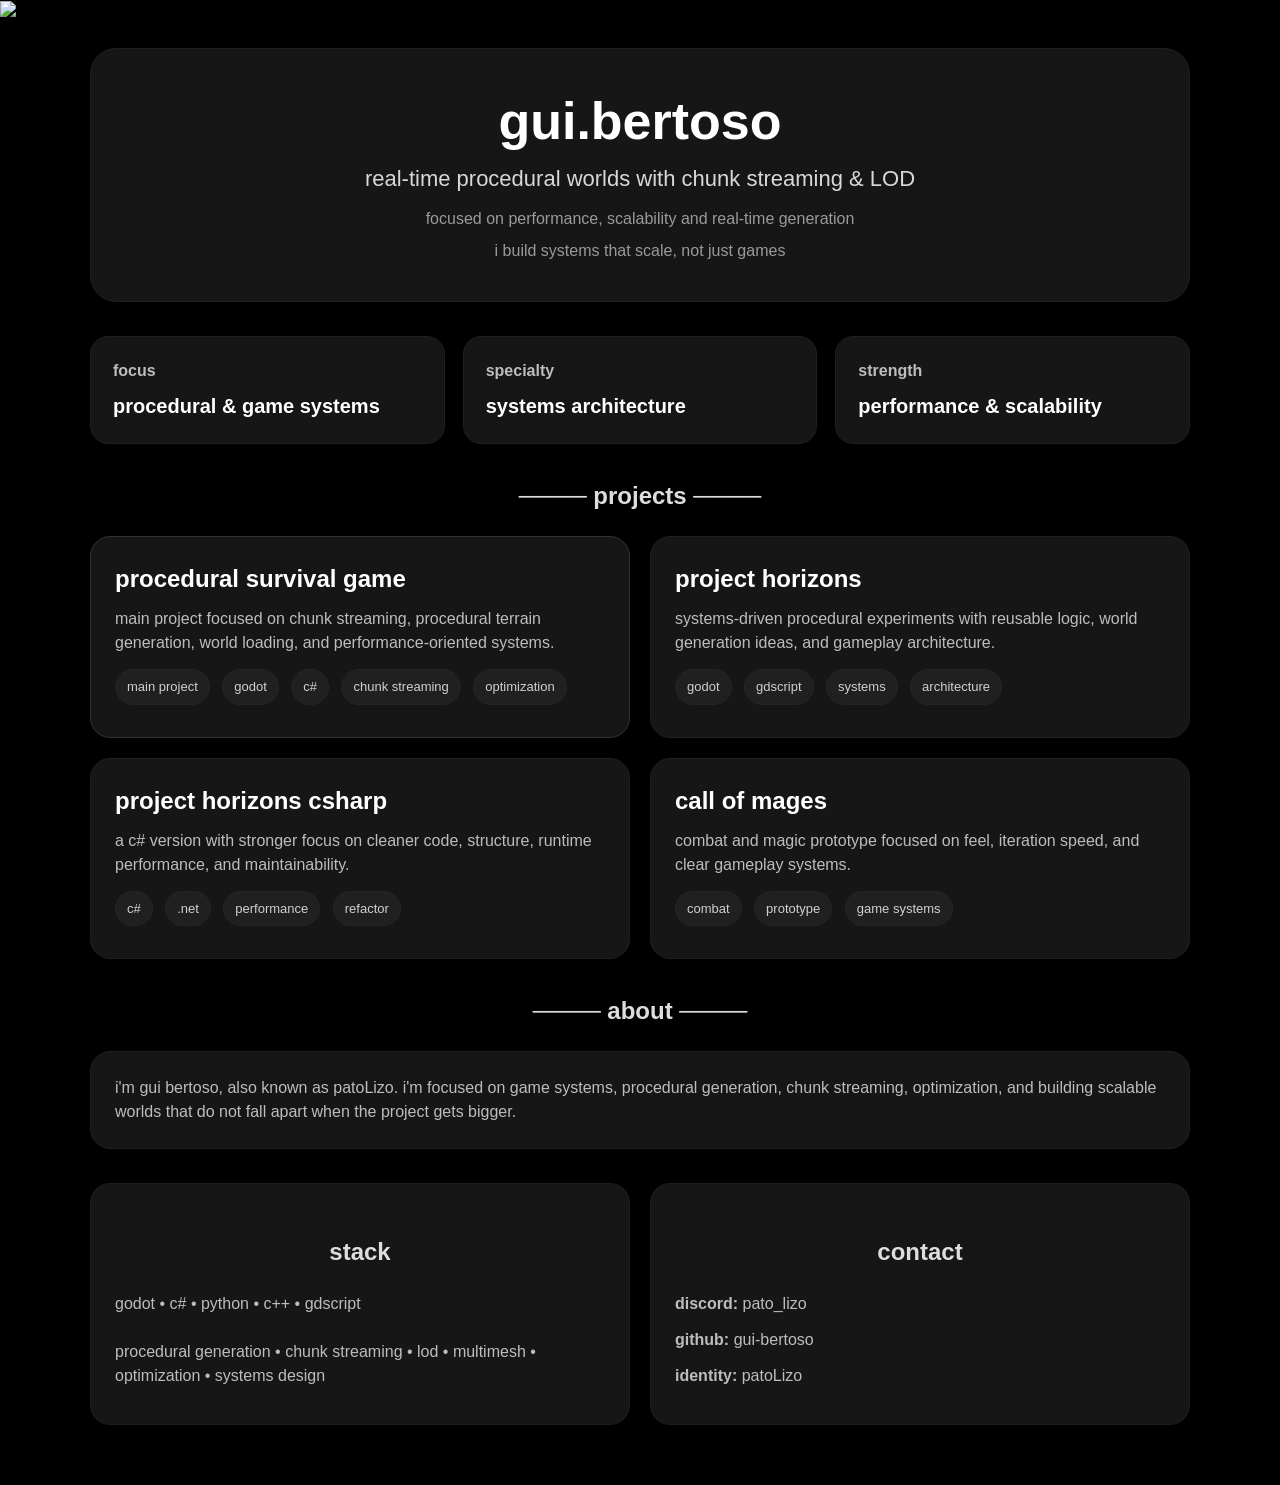
==== index.html @ 70e44152 "feat: update index.html" ====
<!DOCTYPE html>
<html lang="pt-BR">
    <head>
        <img src="assets/gifs/world.gif" class="gif">
        <link rel="stylesheet" href="style.css">
        <meta charset="UTF-8" />
        <meta name="viewport" content="width=device-width, initial-scale=1.0" />
        <title>gui.bertoso | portfolio</title>
    </head>
    <body>
        <div class="container">
        <header class="hero">
            <div class="duck"></div>
            <h1>gui.bertoso</h1>
            <p class="subtitle">real-time procedural worlds with chunk streaming & LOD</p>
            <p class="small-text">focused on performance, scalability and real-time generation</p>
            <p class="small-text">i build systems that scale, not just games</p>
        </header>

        <section class="stats-grid">
        <div class="stat-box">
            <h3>focus</h3>
            <p>procedural & game systems</p>
        </div>
        <div class="stat-box">
            <h3>specialty</h3>
            <p>systems architecture</p>
        </div>
        <div class="stat-box">
            <h3>strength</h3>
            <p>performance & scalability</p>
        </div>
        </section>

        <section id="projects">
        <h2 class="section-title">──── projects ────</h2>
        <div class="projects-grid">
            <div class="project main-project">
            <h2>procedural survival game</h2>
            <p>main project focused on chunk streaming, procedural terrain generation, world loading, and performance-oriented systems.</p>
            <span class="tag">main project</span>
            <span class="tag">godot</span>
            <span class="tag">c#</span>
            <span class="tag">chunk streaming</span>
            <span class="tag">optimization</span>
            </div>

            <div class="project">
            <h2>project horizons</h2>
            <p>systems-driven procedural experiments with reusable logic, world generation ideas, and gameplay architecture.</p>
            <span class="tag">godot</span>
            <span class="tag">gdscript</span>
            <span class="tag">systems</span>
            <span class="tag">architecture</span>
            </div>

            <div class="project">
            <h2>project horizons csharp</h2>
            <p>a c# version with stronger focus on cleaner code, structure, runtime performance, and maintainability.</p>
            <span class="tag">c#</span>
            <span class="tag">.net</span>
            <span class="tag">performance</span>
            <span class="tag">refactor</span>
            </div>

            <div class="project">
            <h2>call of mages</h2>
            <p>combat and magic prototype focused on feel, iteration speed, and clear gameplay systems.</p>
            <span class="tag">combat</span>
            <span class="tag">prototype</span>
            <span class="tag">game systems</span>
            </div>
        </div>
        </section>

        <section id="about">
        <h2 class="section-title">──── about ────</h2>
        <div class="about-box">
            <p>
            i'm gui bertoso, also known as patoLizo. i'm focused on game systems, procedural generation,
            chunk streaming, optimization, and building scalable worlds that do not fall apart when the project gets bigger.
            </p>
        </div>
        </section>

        <section class="bottom-grid">
        <div id="stack" class="stack-box">
            <h2 class="section-title">stack</h2>
            <p>
            godot • c# • python • c++ • gdscript<br><br>
            procedural generation • chunk streaming • lod • multimesh • optimization • systems design
            </p>
        </div>

        <div id="contact" class="contact-box">
            <h2 class="section-title">contact</h2>
            <p class="contact-line"><b>discord:</b> pato_lizo</p>
            <p class="contact-line"><b>github:</b> gui-bertoso</p>
            <p class="contact-line"><b>identity:</b> patoLizo</p>
        </div>
        </section>
        </div>
    </body>
</html>
---- style.css ----
* {
    margin: 0;
    padding: 0;
    box-sizing: border-box;
}

html {
    scroll-behavior: smooth;
}

body {
    background: #000000;
    color: #ffffff;
    font-family: Arial, Helvetica, sans-serif;
    line-height: 1.5;
}

a {
    color: inherit;
    text-decoration: none;
}

.container {
    width: 90%;
    max-width: 1100px;
    margin: 0 auto;
    padding: 24px 0 40px 0;
}

.navbar {
    width: 100%;
    border: 1px solid #1f1f1f;
    background: #0b0b0b;
    border-radius: 18px;
    padding: 16px 20px;
    margin-bottom: 24px;
}

.nav-content {
    display: flex;
    justify-content: space-between;
    align-items: center;
    gap: 16px;
    flex-wrap: wrap;
}

.logo {
    font-size: 20px;
    font-weight: bold;
}

.nav-links {
    display: flex;
    gap: 18px;
    flex-wrap: wrap;
    color: #bdbdbd;
}

.nav-links a:hover {
    color: #ffffff;
}

.hero {
    width: 100%;
    min-height: auto;
    border: 1px solid #1f1f1f;
    background: #161616;
    border-radius: 26px;
    text-align: center;
    padding: 30px 24px;
    margin-bottom: 34px;
}

.duck {
    font-size: 72px;
    margin-bottom: 14px;
}

h1 {
    font-size: 52px;
    margin-bottom: 12px;
    line-height: 1.1;
}

.subtitle {
    font-size: 22px;
    color: #d8d8d8;
    margin-bottom: 12px;
}

.small-text {
    font-size: 16px;
    color: #9a9a9a;
    margin-bottom: 8px;
}

.stats-grid {
    display: grid;
    grid-template-columns: repeat(3, 1fr);
    gap: 18px;
    margin-bottom: 34px;
}

.stat-box {
    background: #161616;
    border: 1px solid #1f1f1f;
    border-radius: 18px;
    padding: 22px;
}

.stat-box h3 {
    font-size: 16px;
    color: #bdbdbd;
    margin-bottom: 8px;
}

.stat-box p {
    font-size: 20px;
    font-weight: bold;
}

.section-title {
    text-align: center;
    font-size: 24px;
    margin-top: 26px;
    margin-bottom: 22px;
    color: #dddddd;
}

.projects-grid {
    display: grid;
    grid-template-columns: 1fr 1fr;
    gap: 20px;
    margin-bottom: 34px;
}

.project {
    width: 100%;
    background: #161616;
    border: 1px solid #1f1f1f;
    border-radius: 20px;
    padding: 24px;
}

.project.main-project {
    border: 1px solid #313131;
}

.project h2 {
    font-size: 24px;
    margin-bottom: 10px;
}

.project p {
    color: #bdbdbd;
    margin-bottom: 14px;
}

.tag {
    display: inline-block;
    background: #202020;
    border: 1px solid #252525;
    color: #d0d0d0;
    padding: 7px 11px;
    border-radius: 999px;
    font-size: 13px;
    margin-right: 8px;
    margin-bottom: 8px;
}

.about-box,
.stack-box,
.contact-box {
    background: #161616;
    border: 1px solid #1f1f1f;
    border-radius: 20px;
    padding: 24px;
}

.about-box {
    margin-bottom: 34px;
}

.about-box p,
.stack-box p,
.contact-box p {
    color: #bdbdbd;
    font-size: 16px;
}

.bottom-grid {
    display: grid;
    grid-template-columns: 1fr 1fr;
    gap: 20px;
    margin-bottom: 20px;
}

.contact-line {
    margin-bottom: 12px;
}

.footer {
    text-align: center;
    color: #7d7d7d;
    margin-top: 12px;
    padding-bottom: 10px;
    font-size: 15px;
}

@media (max-width: 900px) {
    h1 {
    font-size: 38px;
    }

    .subtitle {
    font-size: 18px;
    }

    .stats-grid,
    .projects-grid,
    .bottom-grid {
    grid-template-columns: 1fr;
    }
}

@media (max-width: 520px) {
    .container {
    width: 92%;
    }

    .hero {
    padding: 42px 18px;
    }

    h1 {
    font-size: 32px;
    }

    .duck {
    font-size: 58px;
    }

    .nav-content {
    justify-content: center;
    }
}
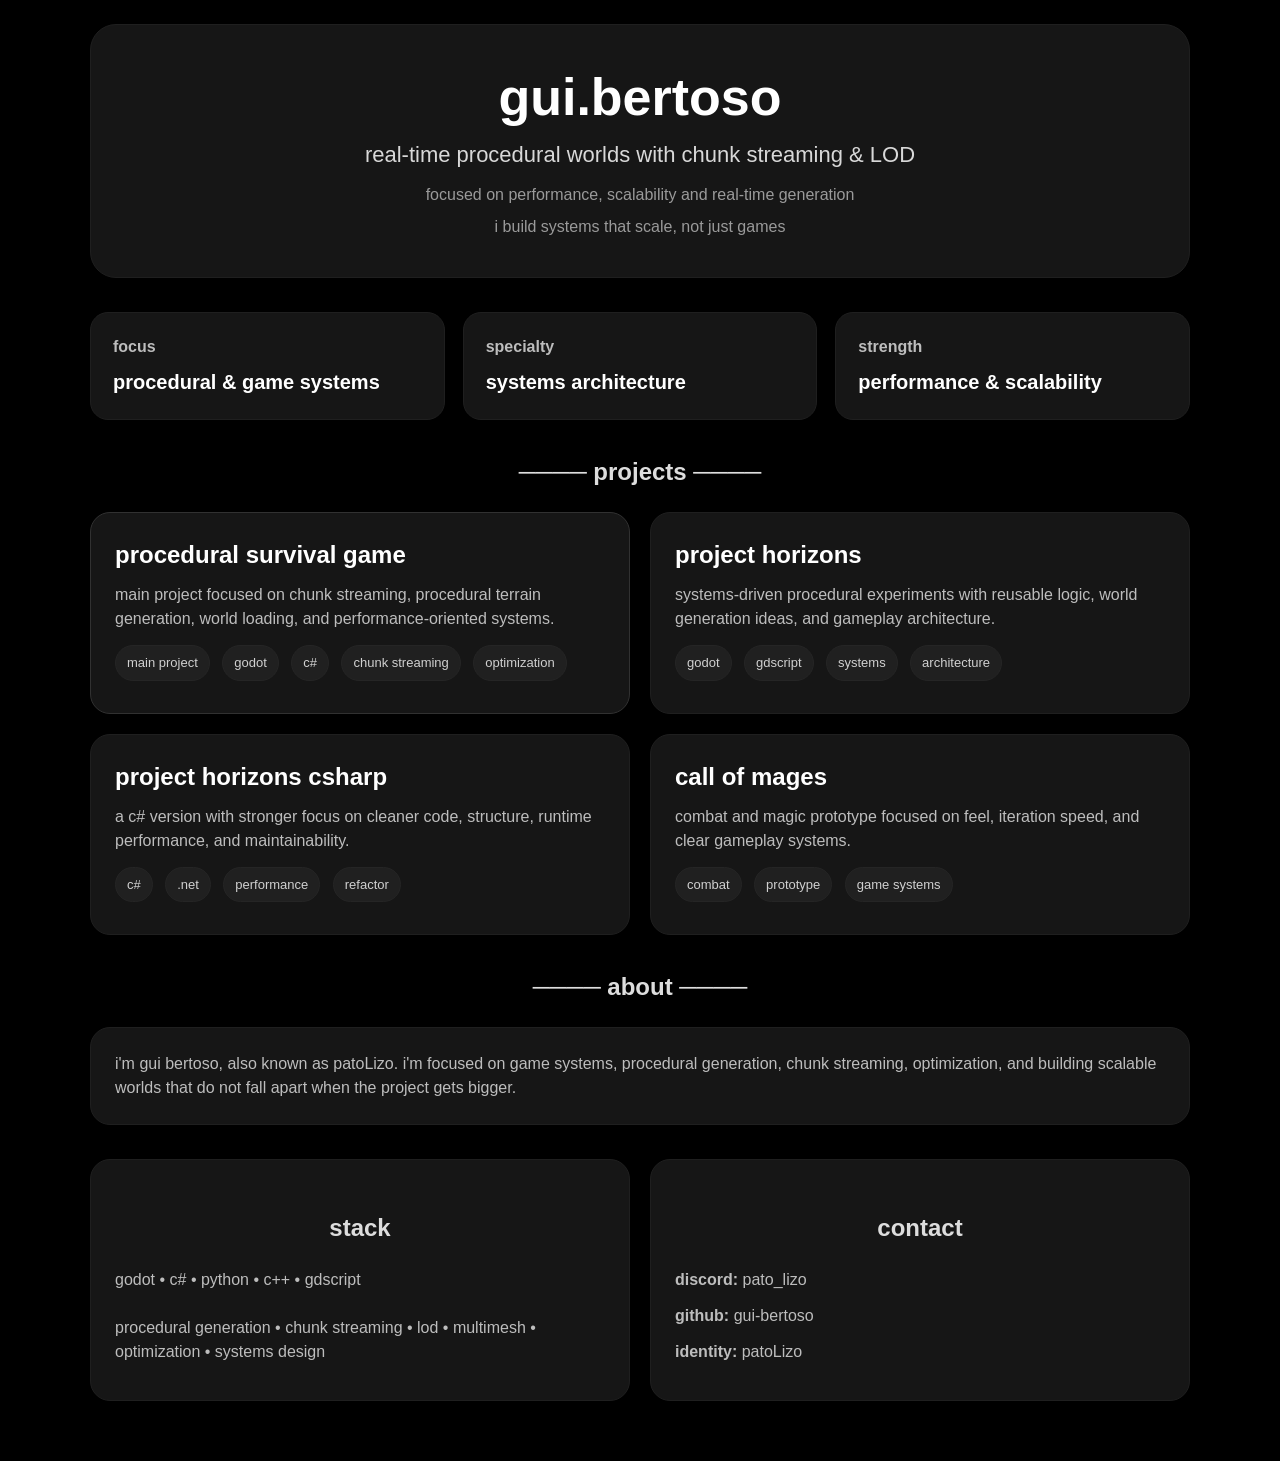
==== commit 4a690a4d: "Remove world.gif image from index.html Removed the image tag for the world.gif." ====
--- a/index.html
+++ b/index.html
@@ -1,7 +1,6 @@
 <!DOCTYPE html>
 <html lang="pt-BR">
     <head>
-        <img src="assets/gifs/world.gif" class="gif">
         <link rel="stylesheet" href="style.css">
         <meta charset="UTF-8" />
         <meta name="viewport" content="width=device-width, initial-scale=1.0" />
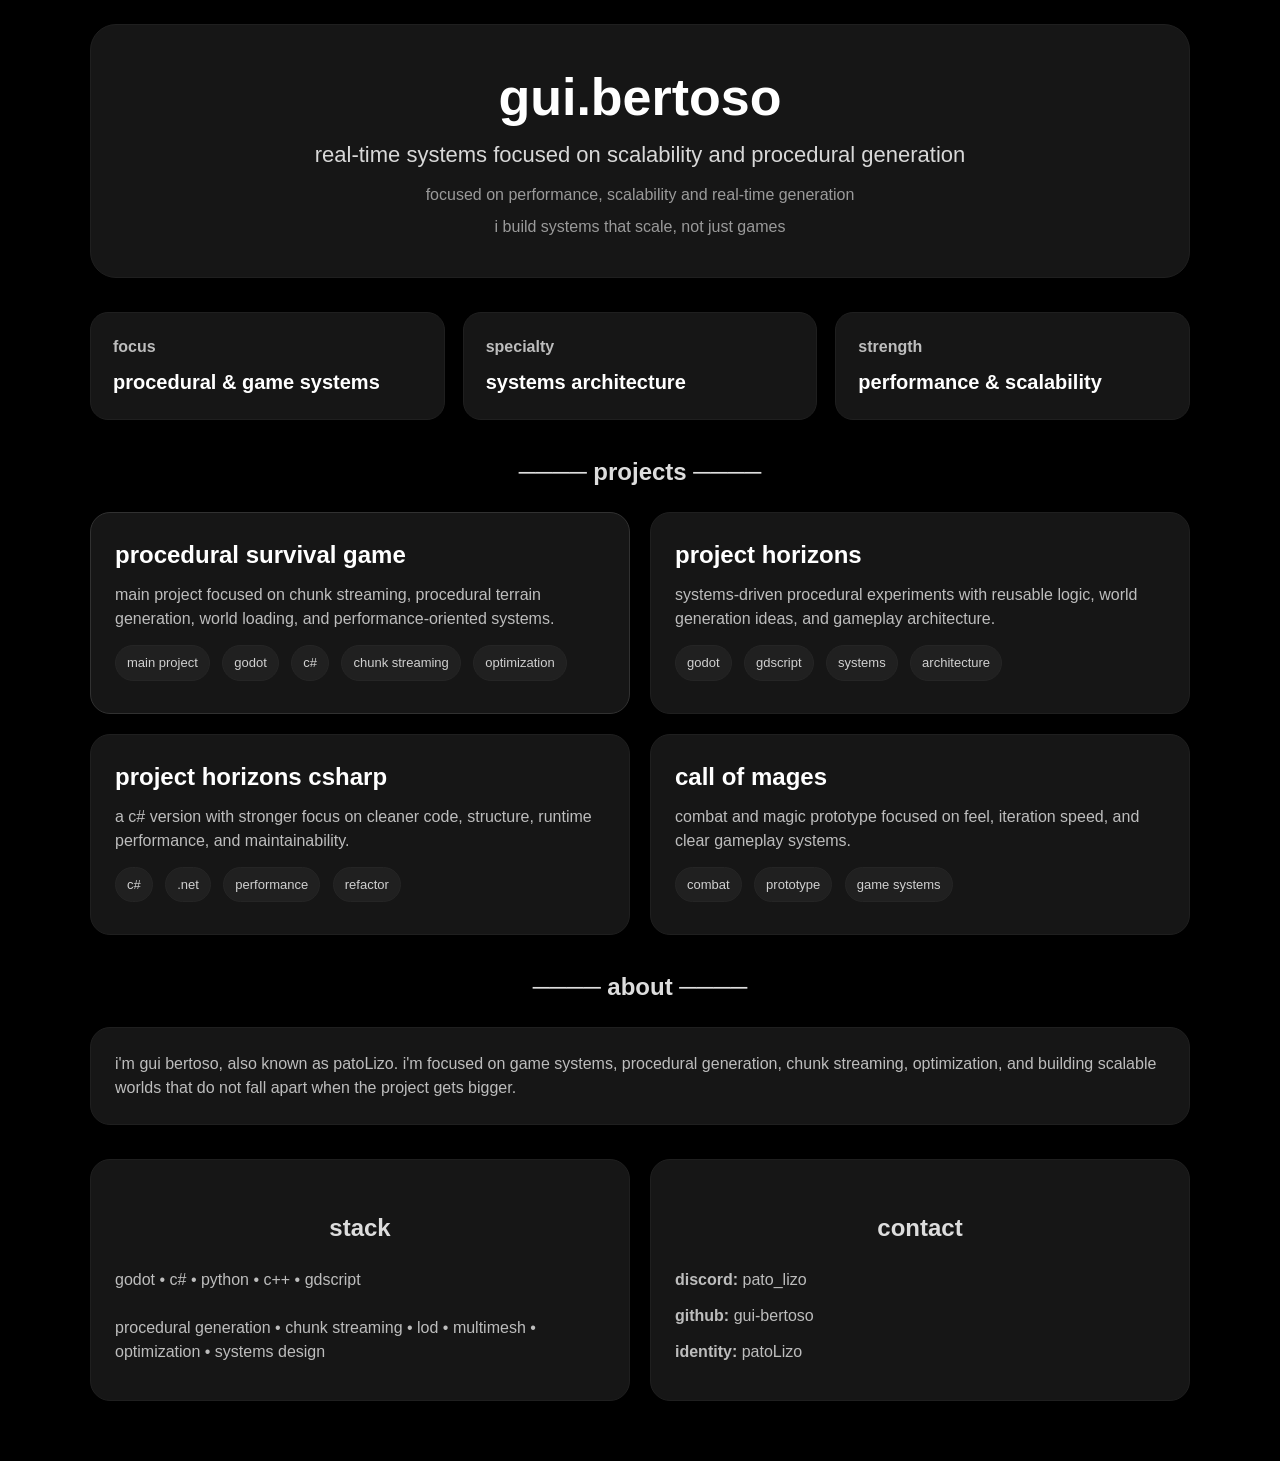
==== commit 05884167: "style: update subtitle for clarity and focus" ====
--- a/index.html
+++ b/index.html
@@ -11,7 +11,7 @@
         <header class="hero">
             <div class="duck"></div>
             <h1>gui.bertoso</h1>
-            <p class="subtitle">real-time procedural worlds with chunk streaming & LOD</p>
+            <p class="subtitle">real-time systems focused on scalability and procedural generation</p>
             <p class="small-text">focused on performance, scalability and real-time generation</p>
             <p class="small-text">i build systems that scale, not just games</p>
         </header>
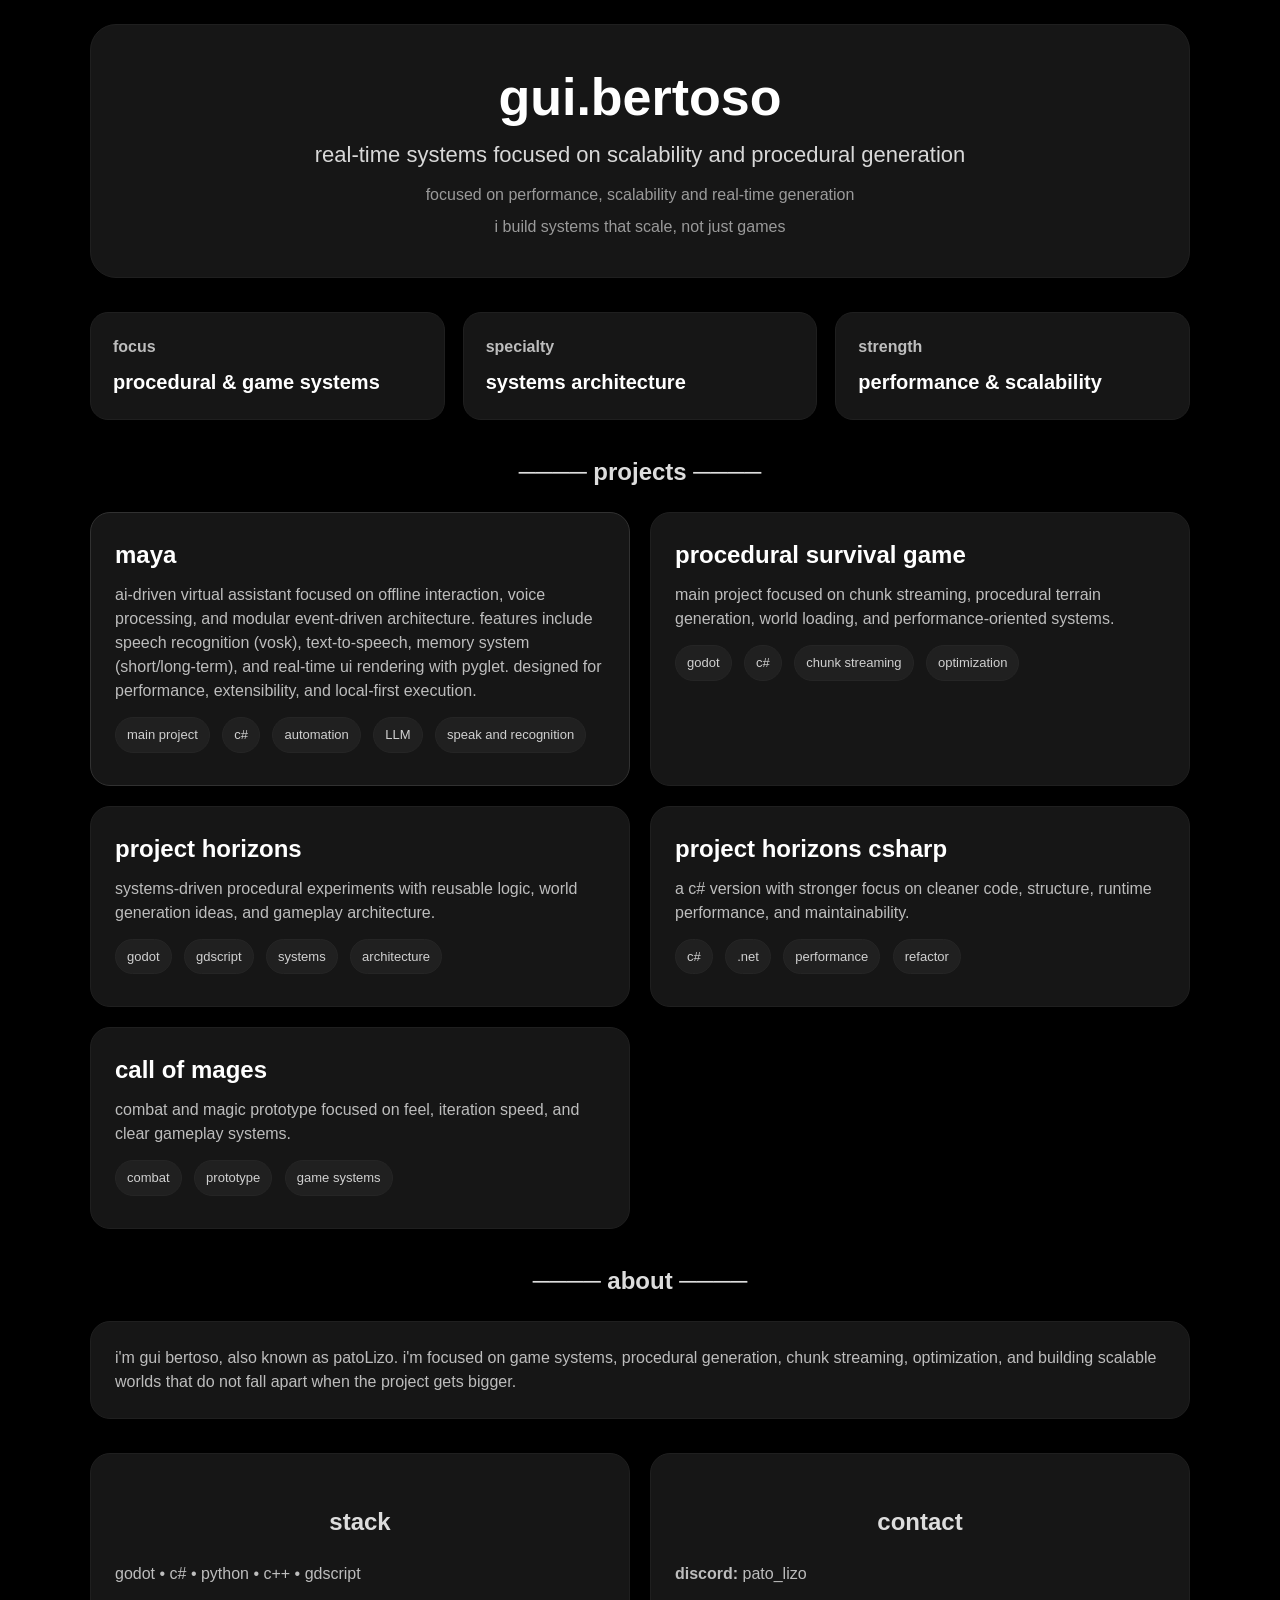
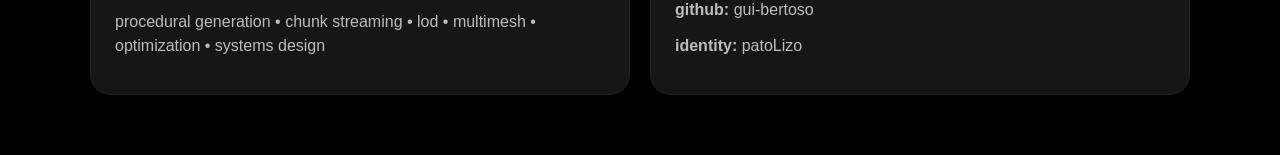
==== commit 2ba7c151: "new projects" ====
--- a/index.html
+++ b/index.html
@@ -34,16 +34,28 @@
         <section id="projects">
         <h2 class="section-title">──── projects ────</h2>
         <div class="projects-grid">
+            
+            
             <div class="project main-project">
+            <h2>maya</h2>
+            <p>ai-driven virtual assistant focused on offline interaction, voice processing, and modular event-driven architecture. features include speech recognition (vosk), text-to-speech, memory system (short/long-term), and real-time ui rendering with pyglet. designed for performance, extensibility, and local-first execution.</p>
+            <span class="tag">main project</span>
+            <span class="tag">c#</span>
+            <span class="tag">automation</span>
+            <span class="tag">LLM</span>
+            <span class="tag">speak and recognition</span>
+            </div>
+
+
+            <div class="project">
             <h2>procedural survival game</h2>
             <p>main project focused on chunk streaming, procedural terrain generation, world loading, and performance-oriented systems.</p>
-            <span class="tag">main project</span>
             <span class="tag">godot</span>
             <span class="tag">c#</span>
             <span class="tag">chunk streaming</span>
             <span class="tag">optimization</span>
             </div>
-
+            
             <div class="project">
             <h2>project horizons</h2>
             <p>systems-driven procedural experiments with reusable logic, world generation ideas, and gameplay architecture.</p>
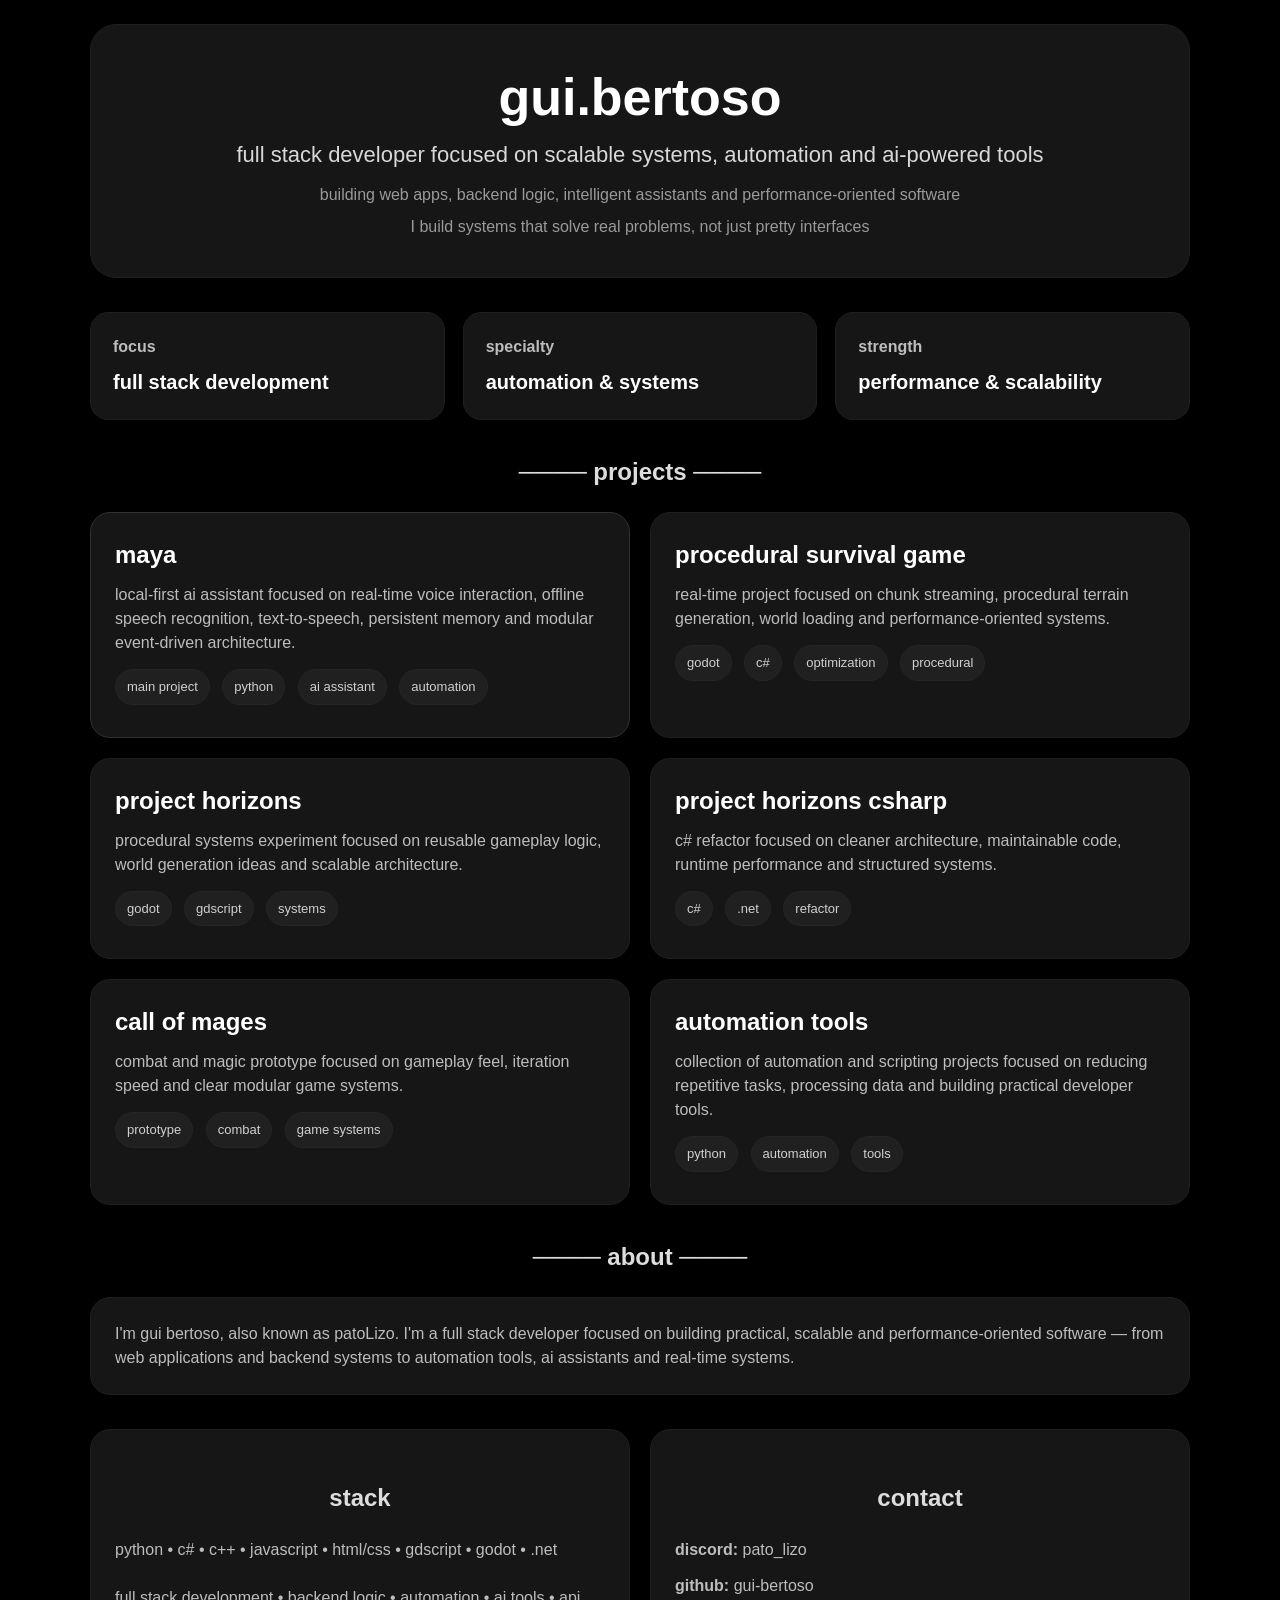
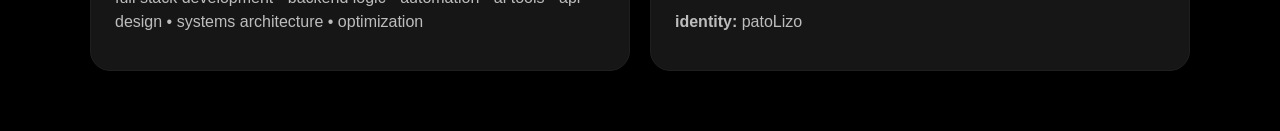
==== commit 8431bd3b: "chore: adds and tiny fix" ====
--- a/index.html
+++ b/index.html
@@ -1,105 +1,110 @@
 <!DOCTYPE html>
-<html lang="pt-BR">
-    <head>
-        <link rel="stylesheet" href="style.css">
-        <meta charset="UTF-8" />
-        <meta name="viewport" content="width=device-width, initial-scale=1.0" />
-        <title>gui.bertoso | portfolio</title>
-    </head>
-    <body>
-        <div class="container">
-        <header class="hero">
-            <div class="duck"></div>
-            <h1>gui.bertoso</h1>
-            <p class="subtitle">real-time systems focused on scalability and procedural generation</p>
-            <p class="small-text">focused on performance, scalability and real-time generation</p>
-            <p class="small-text">i build systems that scale, not just games</p>
-        </header>
+<html lang="en-CA">
+<head>
+    <link rel="stylesheet" href="style.css">
+    <meta charset="UTF-8" />
+    <meta name="viewport" content="width=device-width, initial-scale=1.0" />
+    <title>gui.bertoso | portfolio</title>
+</head>
+<body>
+<div class="container">
+    <header class="hero">
+        <div class="duck"></div>
+        <h1>gui.bertoso</h1>
+        <p class="subtitle">full stack developer focused on scalable systems, automation and ai-powered tools</p>
+        <p class="small-text">building web apps, backend logic, intelligent assistants and performance-oriented software</p>
+        <p class="small-text">I build systems that solve real problems, not just pretty interfaces</p>
+    </header>
 
-        <section class="stats-grid">
+    <section class="stats-grid">
         <div class="stat-box">
             <h3>focus</h3>
-            <p>procedural & game systems</p>
+            <p>full stack development</p>
         </div>
         <div class="stat-box">
             <h3>specialty</h3>
-            <p>systems architecture</p>
+            <p>automation & systems</p>
         </div>
         <div class="stat-box">
             <h3>strength</h3>
             <p>performance & scalability</p>
         </div>
-        </section>
+    </section>
 
-        <section id="projects">
+    <section id="projects">
         <h2 class="section-title">──── projects ────</h2>
+
         <div class="projects-grid">
-            
-            
+
             <div class="project main-project">
-            <h2>maya</h2>
-            <p>ai-driven virtual assistant focused on offline interaction, voice processing, and modular event-driven architecture. features include speech recognition (vosk), text-to-speech, memory system (short/long-term), and real-time ui rendering with pyglet. designed for performance, extensibility, and local-first execution.</p>
-            <span class="tag">main project</span>
-            <span class="tag">c#</span>
-            <span class="tag">automation</span>
-            <span class="tag">LLM</span>
-            <span class="tag">speak and recognition</span>
-            </div>
-
-
-            <div class="project">
-            <h2>procedural survival game</h2>
-            <p>main project focused on chunk streaming, procedural terrain generation, world loading, and performance-oriented systems.</p>
-            <span class="tag">godot</span>
-            <span class="tag">c#</span>
-            <span class="tag">chunk streaming</span>
-            <span class="tag">optimization</span>
-            </div>
-            
-            <div class="project">
-            <h2>project horizons</h2>
-            <p>systems-driven procedural experiments with reusable logic, world generation ideas, and gameplay architecture.</p>
-            <span class="tag">godot</span>
-            <span class="tag">gdscript</span>
-            <span class="tag">systems</span>
-            <span class="tag">architecture</span>
+                <h2>maya</h2>
+                <p>local-first ai assistant focused on real-time voice interaction, offline speech recognition, text-to-speech, persistent memory and modular event-driven architecture.</p>
+                <span class="tag">main project</span>
+                <span class="tag">python</span>
+                <span class="tag">ai assistant</span>
+                <span class="tag">automation</span>
             </div>
 
             <div class="project">
-            <h2>project horizons csharp</h2>
-            <p>a c# version with stronger focus on cleaner code, structure, runtime performance, and maintainability.</p>
-            <span class="tag">c#</span>
-            <span class="tag">.net</span>
-            <span class="tag">performance</span>
-            <span class="tag">refactor</span>
+                <h2>procedural survival game</h2>
+                <p>real-time project focused on chunk streaming, procedural terrain generation, world loading and performance-oriented systems.</p>
+                <span class="tag">godot</span>
+                <span class="tag">c#</span>
+                <span class="tag">optimization</span>
+                <span class="tag">procedural</span>
             </div>
 
             <div class="project">
-            <h2>call of mages</h2>
-            <p>combat and magic prototype focused on feel, iteration speed, and clear gameplay systems.</p>
-            <span class="tag">combat</span>
-            <span class="tag">prototype</span>
-            <span class="tag">game systems</span>
+                <h2>project horizons</h2>
+                <p>procedural systems experiment focused on reusable gameplay logic, world generation ideas and scalable architecture.</p>
+                <span class="tag">godot</span>
+                <span class="tag">gdscript</span>
+                <span class="tag">systems</span>
+            </div>
+
+            <div class="project">
+                <h2>project horizons csharp</h2>
+                <p>c# refactor focused on cleaner architecture, maintainable code, runtime performance and structured systems.</p>
+                <span class="tag">c#</span>
+                <span class="tag">.net</span>
+                <span class="tag">refactor</span>
+            </div>
+
+            <div class="project">
+                <h2>call of mages</h2>
+                <p>combat and magic prototype focused on gameplay feel, iteration speed and clear modular game systems.</p>
+                <span class="tag">prototype</span>
+                <span class="tag">combat</span>
+                <span class="tag">game systems</span>
+            </div>
+
+            <div class="project">
+                <h2>automation tools</h2>
+                <p>collection of automation and scripting projects focused on reducing repetitive tasks, processing data and building practical developer tools.</p>
+                <span class="tag">python</span>
+                <span class="tag">automation</span>
+                <span class="tag">tools</span>
             </div>
         </div>
-        </section>
+    </section>
 
-        <section id="about">
+    <section id="about">
         <h2 class="section-title">──── about ────</h2>
         <div class="about-box">
             <p>
-            i'm gui bertoso, also known as patoLizo. i'm focused on game systems, procedural generation,
-            chunk streaming, optimization, and building scalable worlds that do not fall apart when the project gets bigger.
+                I'm gui bertoso, also known as patoLizo. I'm a full stack developer focused on building practical,
+                scalable and performance-oriented software — from web applications and backend systems to automation
+                tools, ai assistants and real-time systems.
             </p>
         </div>
-        </section>
+    </section>
 
-        <section class="bottom-grid">
+    <section class="bottom-grid">
         <div id="stack" class="stack-box">
             <h2 class="section-title">stack</h2>
             <p>
-            godot • c# • python • c++ • gdscript<br><br>
-            procedural generation • chunk streaming • lod • multimesh • optimization • systems design
+                python • c# • c++ • javascript • html/css • gdscript • godot • .net<br><br>
+                full stack development • backend logic • automation • ai tools • api design • systems architecture • optimization
             </p>
         </div>
 
@@ -109,7 +114,7 @@
             <p class="contact-line"><b>github:</b> gui-bertoso</p>
             <p class="contact-line"><b>identity:</b> patoLizo</p>
         </div>
-        </section>
-        </div>
-    </body>
+    </section>
+</div>
+</body>
 </html>
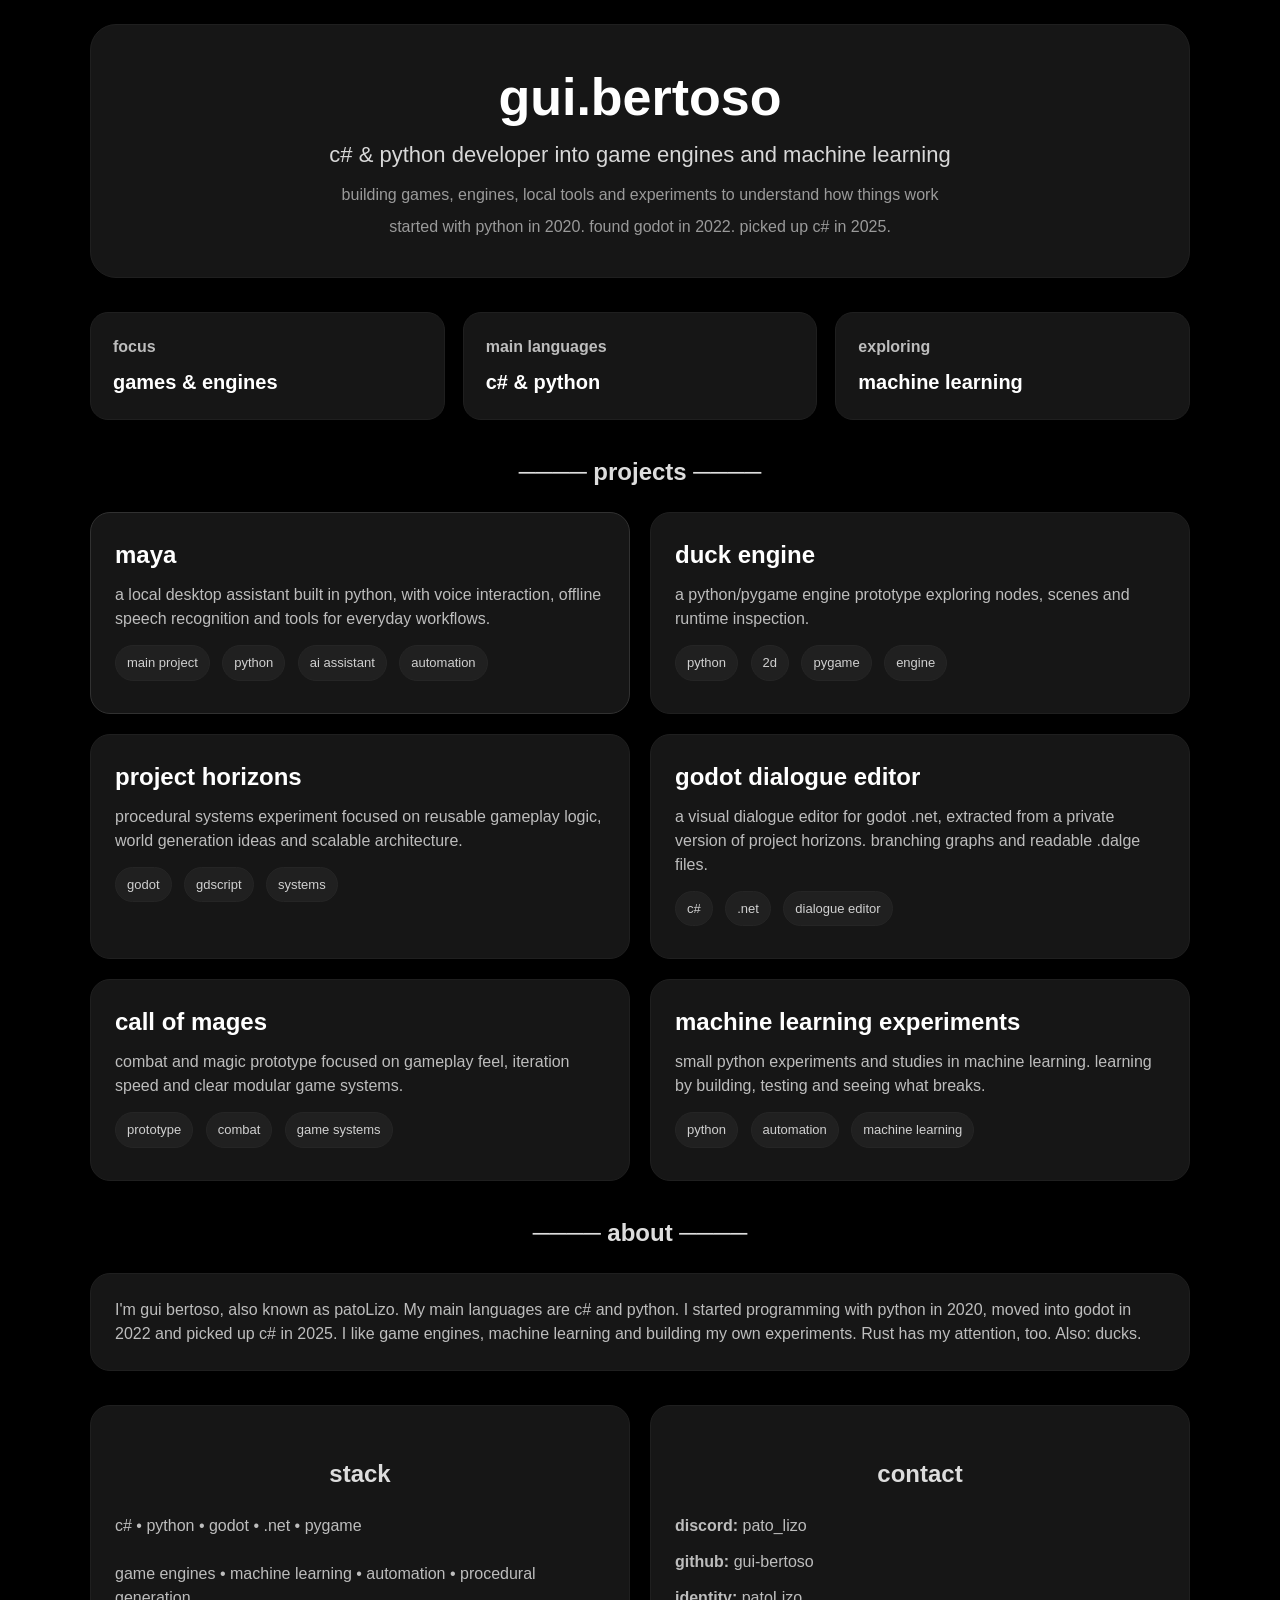
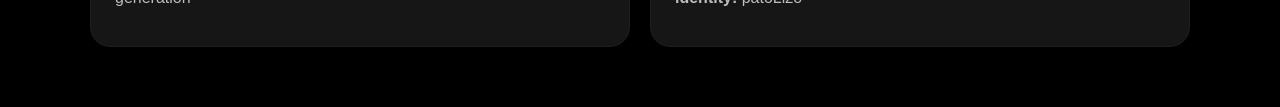
==== commit 347e62bc: "docs: align portfolio with current languages and public projects" ====
--- a/index.html
+++ b/index.html
@@ -11,23 +11,23 @@
     <header class="hero">
         <div class="duck"></div>
         <h1>gui.bertoso</h1>
-        <p class="subtitle">full stack developer focused on scalable systems, automation and ai-powered tools</p>
-        <p class="small-text">building web apps, backend logic, intelligent assistants and performance-oriented software</p>
-        <p class="small-text">I build systems that solve real problems, not just pretty interfaces</p>
+        <p class="subtitle">c# & python developer into game engines and machine learning</p>
+        <p class="small-text">building games, engines, local tools and experiments to understand how things work</p>
+        <p class="small-text">started with python in 2020. found godot in 2022. picked up c# in 2025.</p>
     </header>
 
     <section class="stats-grid">
         <div class="stat-box">
             <h3>focus</h3>
-            <p>full stack development</p>
+            <p>games & engines</p>
         </div>
         <div class="stat-box">
-            <h3>specialty</h3>
-            <p>automation & systems</p>
+            <h3>main languages</h3>
+            <p>c# & python</p>
         </div>
         <div class="stat-box">
-            <h3>strength</h3>
-            <p>performance & scalability</p>
+            <h3>exploring</h3>
+            <p>machine learning</p>
         </div>
     </section>
 
@@ -38,7 +38,7 @@
 
             <div class="project main-project">
                 <h2>maya</h2>
-                <p>local-first ai assistant focused on real-time voice interaction, offline speech recognition, text-to-speech, persistent memory and modular event-driven architecture.</p>
+                <p>a local desktop assistant built in python, with voice interaction, offline speech recognition and tools for everyday workflows.</p>
                 <span class="tag">main project</span>
                 <span class="tag">python</span>
                 <span class="tag">ai assistant</span>
@@ -46,12 +46,12 @@
             </div>
 
             <div class="project">
-                <h2>procedural survival game</h2>
-                <p>real-time project focused on chunk streaming, procedural terrain generation, world loading and performance-oriented systems.</p>
-                <span class="tag">godot</span>
-                <span class="tag">c#</span>
-                <span class="tag">optimization</span>
-                <span class="tag">procedural</span>
+                <h2>duck engine</h2>
+                <p>a python/pygame engine prototype exploring nodes, scenes and runtime inspection.</p>
+                <span class="tag">python</span>
+                <span class="tag">2d</span>
+                <span class="tag">pygame</span>
+                <span class="tag">engine</span>
             </div>
 
             <div class="project">
@@ -63,11 +63,11 @@
             </div>
 
             <div class="project">
-                <h2>project horizons csharp</h2>
-                <p>c# refactor focused on cleaner architecture, maintainable code, runtime performance and structured systems.</p>
+                <h2>godot dialogue editor</h2>
+                <p>a visual dialogue editor for godot .net, extracted from a private version of project horizons. branching graphs and readable .dalge files.</p>
                 <span class="tag">c#</span>
                 <span class="tag">.net</span>
-                <span class="tag">refactor</span>
+                <span class="tag">dialogue editor</span>
             </div>
 
             <div class="project">
@@ -79,11 +79,11 @@
             </div>
 
             <div class="project">
-                <h2>automation tools</h2>
-                <p>collection of automation and scripting projects focused on reducing repetitive tasks, processing data and building practical developer tools.</p>
+                <h2>machine learning experiments</h2>
+                <p>small python experiments and studies in machine learning. learning by building, testing and seeing what breaks.</p>
                 <span class="tag">python</span>
                 <span class="tag">automation</span>
-                <span class="tag">tools</span>
+                <span class="tag">machine learning</span>
             </div>
         </div>
     </section>
@@ -92,9 +92,10 @@
         <h2 class="section-title">──── about ────</h2>
         <div class="about-box">
             <p>
-                I'm gui bertoso, also known as patoLizo. I'm a full stack developer focused on building practical,
-                scalable and performance-oriented software — from web applications and backend systems to automation
-                tools, ai assistants and real-time systems.
+                I'm gui bertoso, also known as patoLizo. My main languages are c# and python.
+                I started programming with python in 2020, moved into godot in 2022 and picked up c# in 2025.
+                I like game engines, machine learning and building my own experiments. Rust has my attention, too.
+                Also: ducks.
             </p>
         </div>
     </section>
@@ -103,8 +104,8 @@
         <div id="stack" class="stack-box">
             <h2 class="section-title">stack</h2>
             <p>
-                python • c# • c++ • javascript • html/css • gdscript • godot • .net<br><br>
-                full stack development • backend logic • automation • ai tools • api design • systems architecture • optimization
+                c# • python • godot • .net • pygame<br><br>
+                game engines • machine learning • automation • procedural generation
             </p>
         </div>
 
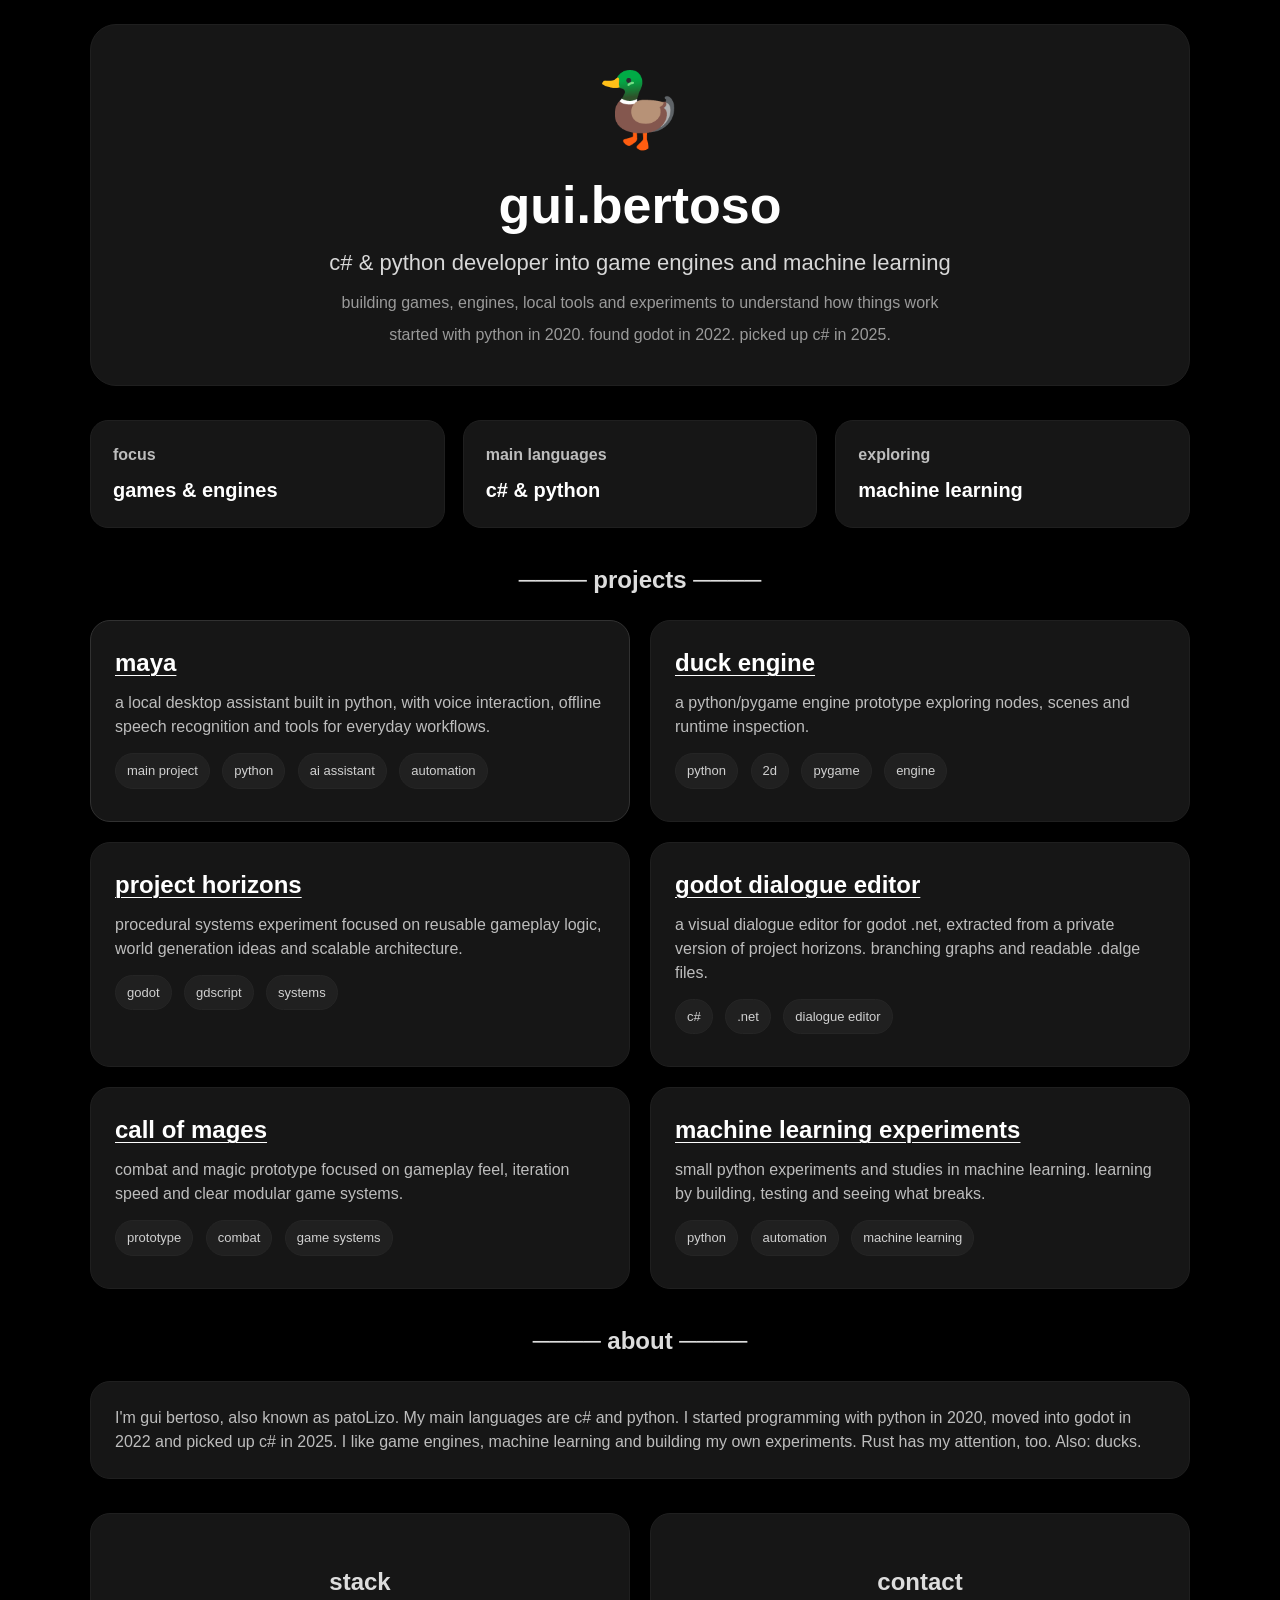
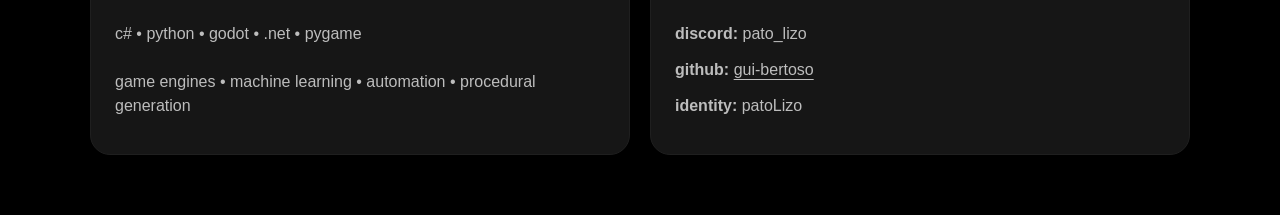
==== commit b1c7ae03: "fix: link public projects and improve keyboard navigation" ====
--- a/index.html
+++ b/index.html
@@ -7,9 +7,10 @@
     <title>gui.bertoso | portfolio</title>
 </head>
 <body>
-<div class="container">
+<a class="skip-link" href="#projects">skip to projects</a>
+<main class="container" id="main-content">
     <header class="hero">
-        <div class="duck"></div>
+        <div class="duck" aria-hidden="true">🦆</div>
         <h1>gui.bertoso</h1>
         <p class="subtitle">c# & python developer into game engines and machine learning</p>
         <p class="small-text">building games, engines, local tools and experiments to understand how things work</p>
@@ -31,13 +32,13 @@
         </div>
     </section>
 
-    <section id="projects">
-        <h2 class="section-title">──── projects ────</h2>
+    <section id="projects" tabindex="-1" aria-labelledby="projects-title">
+        <h2 class="section-title" id="projects-title">──── projects ────</h2>
 
         <div class="projects-grid">
 
             <div class="project main-project">
-                <h2>maya</h2>
+                <h2><a href="https://github.com/gui-bertoso/maya">maya</a></h2>
                 <p>a local desktop assistant built in python, with voice interaction, offline speech recognition and tools for everyday workflows.</p>
                 <span class="tag">main project</span>
                 <span class="tag">python</span>
@@ -46,7 +47,7 @@
             </div>
 
             <div class="project">
-                <h2>duck engine</h2>
+                <h2><a href="https://github.com/gui-bertoso/duck-engine-python">duck engine</a></h2>
                 <p>a python/pygame engine prototype exploring nodes, scenes and runtime inspection.</p>
                 <span class="tag">python</span>
                 <span class="tag">2d</span>
@@ -55,7 +56,7 @@
             </div>
 
             <div class="project">
-                <h2>project horizons</h2>
+                <h2><a href="https://github.com/gui-bertoso/project-horizons">project horizons</a></h2>
                 <p>procedural systems experiment focused on reusable gameplay logic, world generation ideas and scalable architecture.</p>
                 <span class="tag">godot</span>
                 <span class="tag">gdscript</span>
@@ -63,7 +64,7 @@
             </div>
 
             <div class="project">
-                <h2>godot dialogue editor</h2>
+                <h2><a href="https://github.com/gui-bertoso/godot-dialogue-editor">godot dialogue editor</a></h2>
                 <p>a visual dialogue editor for godot .net, extracted from a private version of project horizons. branching graphs and readable .dalge files.</p>
                 <span class="tag">c#</span>
                 <span class="tag">.net</span>
@@ -71,7 +72,7 @@
             </div>
 
             <div class="project">
-                <h2>call of mages</h2>
+                <h2><a href="https://github.com/gui-bertoso/call-of-mages">call of mages</a></h2>
                 <p>combat and magic prototype focused on gameplay feel, iteration speed and clear modular game systems.</p>
                 <span class="tag">prototype</span>
                 <span class="tag">combat</span>
@@ -79,7 +80,7 @@
             </div>
 
             <div class="project">
-                <h2>machine learning experiments</h2>
+                <h2><a href="https://github.com/gui-bertoso/machine-learning-experiments">machine learning experiments</a></h2>
                 <p>small python experiments and studies in machine learning. learning by building, testing and seeing what breaks.</p>
                 <span class="tag">python</span>
                 <span class="tag">automation</span>
@@ -112,10 +113,10 @@
         <div id="contact" class="contact-box">
             <h2 class="section-title">contact</h2>
             <p class="contact-line"><b>discord:</b> pato_lizo</p>
-            <p class="contact-line"><b>github:</b> gui-bertoso</p>
+            <p class="contact-line"><b>github:</b> <a href="https://github.com/gui-bertoso">gui-bertoso</a></p>
             <p class="contact-line"><b>identity:</b> patoLizo</p>
         </div>
     </section>
-</div>
+</main>
 </body>
 </html>
--- a/style.css
+++ b/style.css
@@ -244,3 +244,38 @@
     justify-content: center;
     }
 }
+
+/* Keep project links recognizable without relying on hover. */
+.project h2 a,
+.contact-line a {
+    text-decoration: underline;
+    text-decoration-thickness: 1px;
+    text-underline-offset: 4px;
+}
+
+a:focus-visible,
+#projects:focus-visible {
+    outline: 3px solid #f0ce77;
+    outline-offset: 5px;
+}
+
+.skip-link {
+    position: absolute;
+    left: 16px;
+    top: 12px;
+    transform: translateY(-200%);
+    padding: 10px 16px;
+    background: #ffffff;
+    color: #000000;
+    z-index: 10;
+}
+
+.skip-link:focus {
+    transform: translateY(0);
+}
+
+@media (prefers-reduced-motion: reduce) {
+    html {
+        scroll-behavior: auto;
+    }
+}
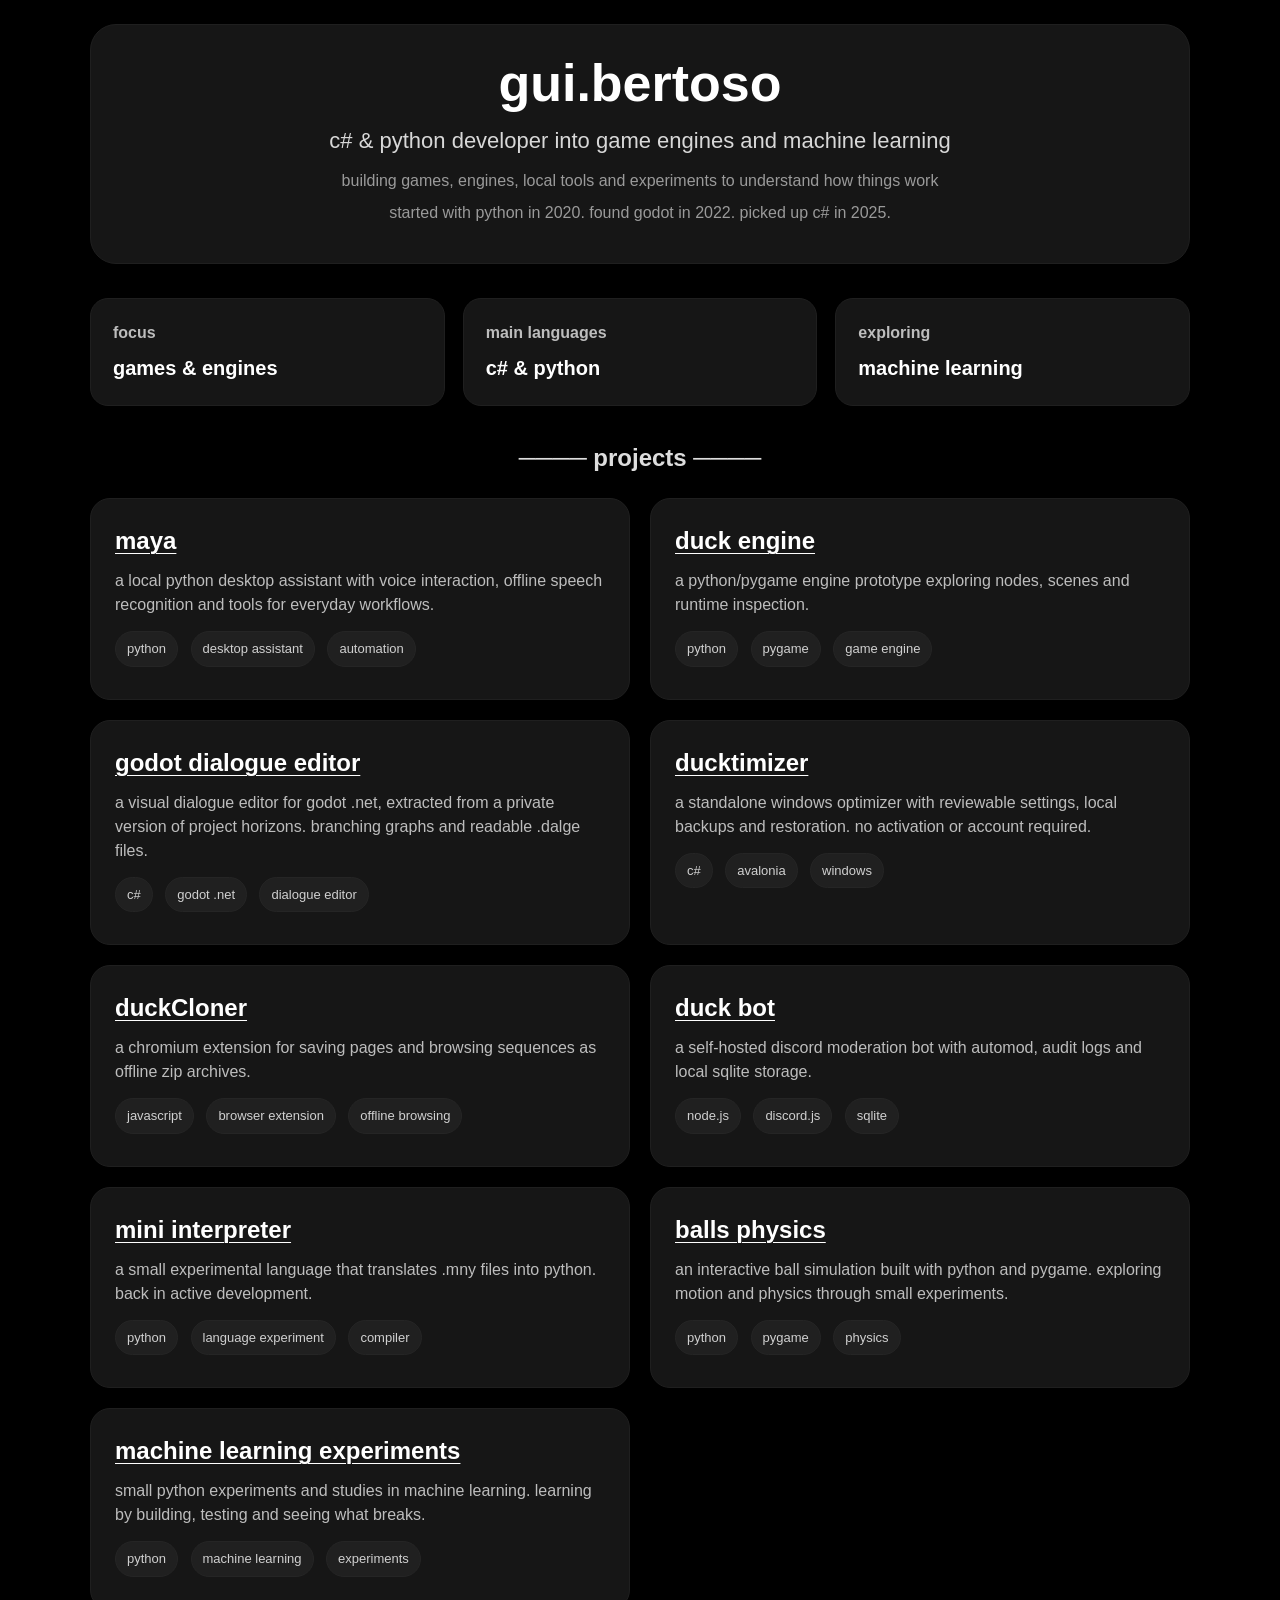
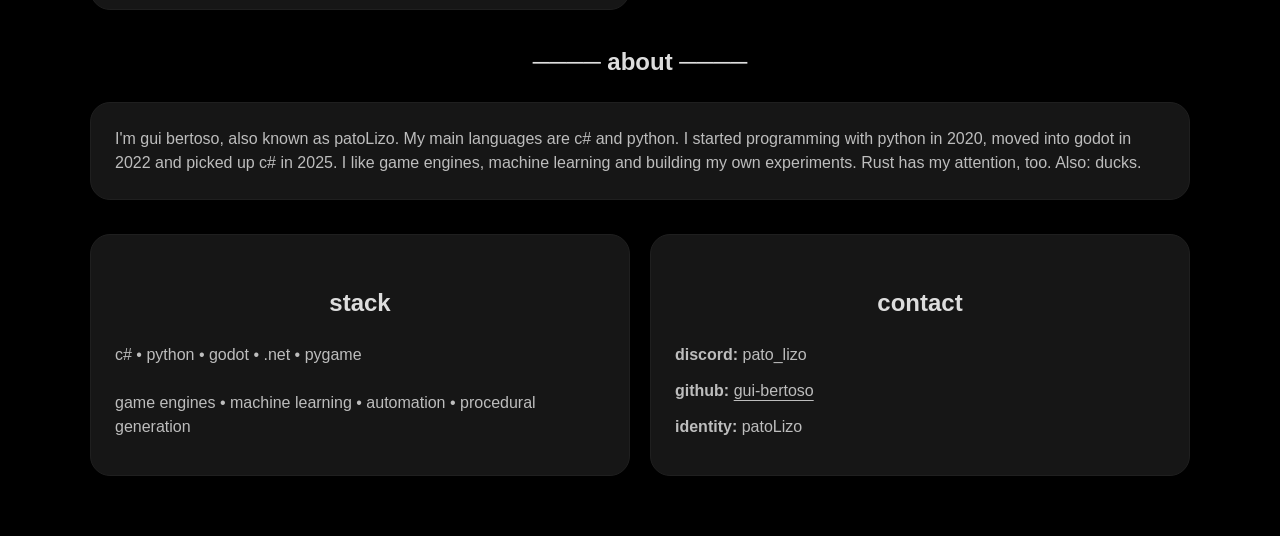
==== commit 2c6c7582: "feat: refresh portfolio projects and remove the duck emoji" ====
--- a/index.html
+++ b/index.html
@@ -4,15 +4,15 @@
     <link rel="stylesheet" href="style.css">
     <meta charset="UTF-8" />
     <meta name="viewport" content="width=device-width, initial-scale=1.0" />
+    <meta name="description" content="gui.bertoso — C# and Python developer exploring game engines, machine learning and open-source tools." />
     <title>gui.bertoso | portfolio</title>
 </head>
 <body>
 <a class="skip-link" href="#projects">skip to projects</a>
 <main class="container" id="main-content">
     <header class="hero">
-        <div class="duck" aria-hidden="true">🦆</div>
         <h1>gui.bertoso</h1>
-        <p class="subtitle">c# & python developer into game engines and machine learning</p>
+        <p class="subtitle">c# &amp; python developer into game engines and machine learning</p>
         <p class="small-text">building games, engines, local tools and experiments to understand how things work</p>
         <p class="small-text">started with python in 2020. found godot in 2022. picked up c# in 2025.</p>
     </header>
@@ -20,11 +20,11 @@
     <section class="stats-grid">
         <div class="stat-box">
             <h3>focus</h3>
-            <p>games & engines</p>
+            <p>games &amp; engines</p>
         </div>
         <div class="stat-box">
             <h3>main languages</h3>
-            <p>c# & python</p>
+            <p>c# &amp; python</p>
         </div>
         <div class="stat-box">
             <h3>exploring</h3>
@@ -36,56 +36,69 @@
         <h2 class="section-title" id="projects-title">──── projects ────</h2>
 
         <div class="projects-grid">
-
-            <div class="project main-project">
+            <article class="project">
                 <h2><a href="https://github.com/gui-bertoso/maya">maya</a></h2>
-                <p>a local desktop assistant built in python, with voice interaction, offline speech recognition and tools for everyday workflows.</p>
-                <span class="tag">main project</span>
+                <p>a local python desktop assistant with voice interaction, offline speech recognition and tools for everyday workflows.</p>
                 <span class="tag">python</span>
-                <span class="tag">ai assistant</span>
+                <span class="tag">desktop assistant</span>
                 <span class="tag">automation</span>
-            </div>
-
-            <div class="project">
+            </article>
+            <article class="project">
                 <h2><a href="https://github.com/gui-bertoso/duck-engine-python">duck engine</a></h2>
                 <p>a python/pygame engine prototype exploring nodes, scenes and runtime inspection.</p>
                 <span class="tag">python</span>
-                <span class="tag">2d</span>
                 <span class="tag">pygame</span>
-                <span class="tag">engine</span>
-            </div>
-
-            <div class="project">
-                <h2><a href="https://github.com/gui-bertoso/project-horizons">project horizons</a></h2>
-                <p>procedural systems experiment focused on reusable gameplay logic, world generation ideas and scalable architecture.</p>
-                <span class="tag">godot</span>
-                <span class="tag">gdscript</span>
-                <span class="tag">systems</span>
-            </div>
-
-            <div class="project">
+                <span class="tag">game engine</span>
+            </article>
+            <article class="project">
                 <h2><a href="https://github.com/gui-bertoso/godot-dialogue-editor">godot dialogue editor</a></h2>
                 <p>a visual dialogue editor for godot .net, extracted from a private version of project horizons. branching graphs and readable .dalge files.</p>
                 <span class="tag">c#</span>
-                <span class="tag">.net</span>
+                <span class="tag">godot .net</span>
                 <span class="tag">dialogue editor</span>
-            </div>
-
-            <div class="project">
-                <h2><a href="https://github.com/gui-bertoso/call-of-mages">call of mages</a></h2>
-                <p>combat and magic prototype focused on gameplay feel, iteration speed and clear modular game systems.</p>
-                <span class="tag">prototype</span>
-                <span class="tag">combat</span>
-                <span class="tag">game systems</span>
-            </div>
-
-            <div class="project">
+            </article>
+            <article class="project">
+                <h2><a href="https://github.com/gui-bertoso/ducktimizer">ducktimizer</a></h2>
+                <p>a standalone windows optimizer with reviewable settings, local backups and restoration. no activation or account required.</p>
+                <span class="tag">c#</span>
+                <span class="tag">avalonia</span>
+                <span class="tag">windows</span>
+            </article>
+            <article class="project">
+                <h2><a href="https://github.com/gui-bertoso/duck-cloner">duckCloner</a></h2>
+                <p>a chromium extension for saving pages and browsing sequences as offline zip archives.</p>
+                <span class="tag">javascript</span>
+                <span class="tag">browser extension</span>
+                <span class="tag">offline browsing</span>
+            </article>
+            <article class="project">
+                <h2><a href="https://github.com/gui-bertoso/duck-bot">duck bot</a></h2>
+                <p>a self-hosted discord moderation bot with automod, audit logs and local sqlite storage.</p>
+                <span class="tag">node.js</span>
+                <span class="tag">discord.js</span>
+                <span class="tag">sqlite</span>
+            </article>
+            <article class="project">
+                <h2><a href="https://github.com/gui-bertoso/mini-interpreter">mini interpreter</a></h2>
+                <p>a small experimental language that translates .mny files into python. back in active development.</p>
+                <span class="tag">python</span>
+                <span class="tag">language experiment</span>
+                <span class="tag">compiler</span>
+            </article>
+            <article class="project">
+                <h2><a href="https://github.com/gui-bertoso/balls-physics">balls physics</a></h2>
+                <p>an interactive ball simulation built with python and pygame. exploring motion and physics through small experiments.</p>
+                <span class="tag">python</span>
+                <span class="tag">pygame</span>
+                <span class="tag">physics</span>
+            </article>
+            <article class="project">
                 <h2><a href="https://github.com/gui-bertoso/machine-learning-experiments">machine learning experiments</a></h2>
                 <p>small python experiments and studies in machine learning. learning by building, testing and seeing what breaks.</p>
                 <span class="tag">python</span>
-                <span class="tag">automation</span>
                 <span class="tag">machine learning</span>
-            </div>
+                <span class="tag">experiments</span>
+            </article>
         </div>
     </section>
 
--- a/style.css
+++ b/style.css
@@ -71,10 +71,6 @@
     margin-bottom: 34px;
 }
 
-.duck {
-    font-size: 72px;
-    margin-bottom: 14px;
-}
 
 h1 {
     font-size: 52px;
@@ -236,9 +232,6 @@
     font-size: 32px;
     }
 
-    .duck {
-    font-size: 58px;
-    }
 
     .nav-content {
     justify-content: center;
